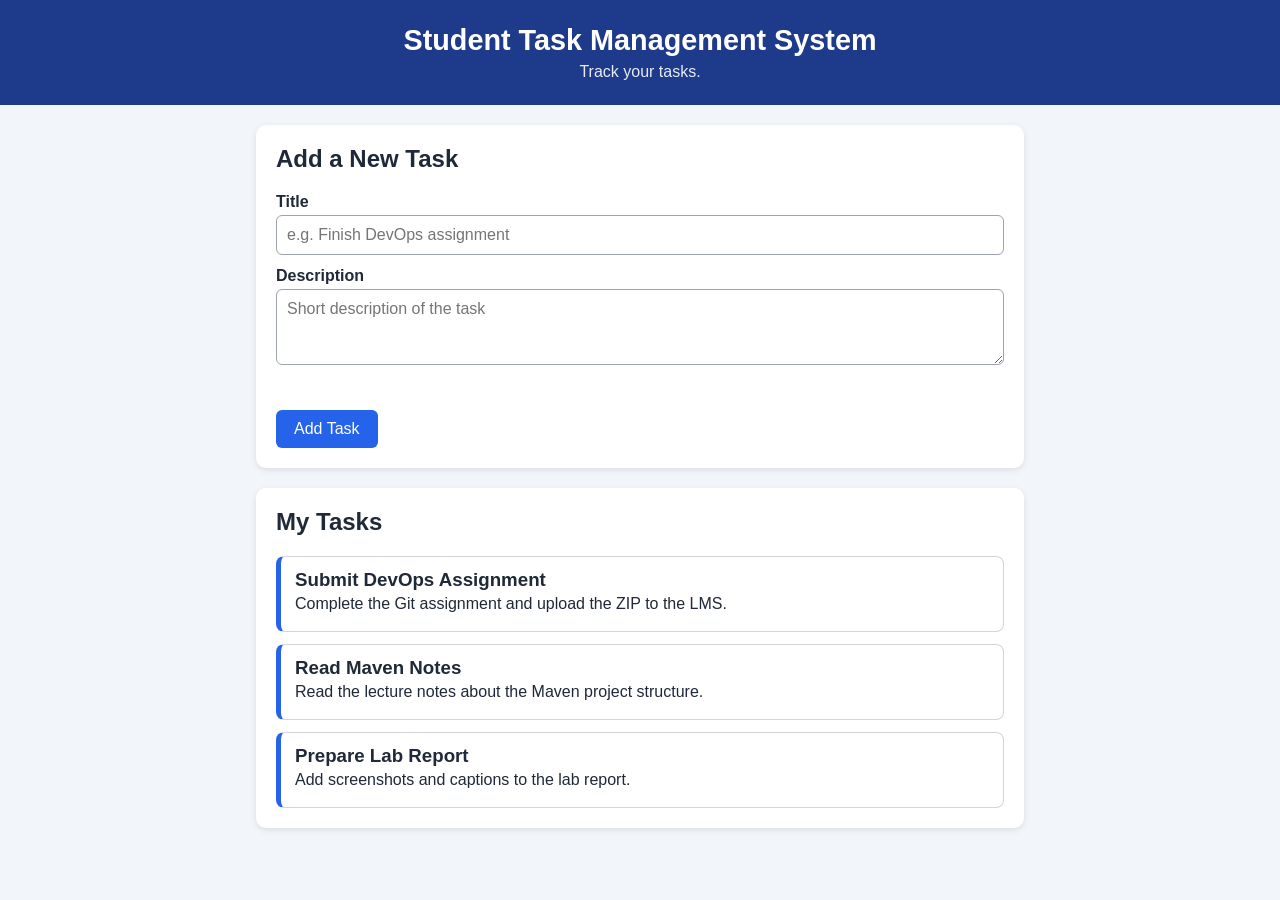
==== index.html @ 24e4b3bc "Add initial Student Task Management System with README and .gitignore" ====
<!DOCTYPE html>
<html lang="en">
<head>
  <meta charset="UTF-8">
  <meta name="viewport" content="width=device-width, initial-scale=1.0">
  <title>Student Task Management System</title>
  <link rel="stylesheet" href="style.css">
</head>
<body>
  <header>
    <h1>Student Task Management System</h1>
    <p class="subtitle">Track your tasks.</p>
  </header>
  <main>
    <section class="card">
      <h2>Add a New Task</h2>
      <form id="task-form" novalidate>
        <label for="task-title">Title</label>
        <input type="text" id="task-title" placeholder="e.g. Finish DevOps assignment">
        <label for="task-desc">Description</label>
        <textarea id="task-desc" rows="3" placeholder="Short description of the task"></textarea>
        <p id="error-message" class="error" role="alert"></p>
        <button type="submit">Add Task</button>
      </form>
    </section>
    <section class="card">
      <h2>My Tasks</h2>
      <ul id="task-list">
    <li class="task">
      <div class="task-info">
        <h3>Submit DevOps Assignment</h3>
        <p>Complete the Git assignment and upload the ZIP to the LMS.</p>
      </div>
    </li>
    <li class="task">
      <div class="task-info">
        <h3>Read Maven Notes</h3>
        <p>Read the lecture notes about the Maven project structure.</p>
      </div>
    </li>
    <li class="task">
      <div class="task-info">
        <h3>Prepare Lab Report</h3>
        <p>Add screenshots and captions to the lab report.</p>
      </div>
    </li>
      </ul>
    </section>
  </main>
  <script src="script.js"></script>
</body>
</html>
---- style.css ----
* { box-sizing: border-box; }
body { margin: 0; font-family: Arial, sans-serif; background: #f2f5fa; color: #1f2937; }
header { background: #1e3a8a; color: #fff; text-align: center; padding: 24px 16px; }
header h1 { margin: 0 0 6px; font-size: 1.8rem; }
.subtitle { margin: 0; opacity: 0.9; }
main { max-width: 800px; margin: 20px auto; padding: 0 16px; display: grid; gap: 20px; }
.card { background: #fff; border-radius: 10px; padding: 20px; box-shadow: 0 2px 6px rgba(0,0,0,0.1); }
.card h2 { margin-top: 0; }
label { display: block; margin: 12px 0 4px; font-weight: bold; }
input, textarea, select { width: 100%; padding: 10px; border: 1px solid #9ca3af; border-radius: 6px; font-size: 1rem; font-family: inherit; }
button { margin-top: 14px; padding: 10px 18px; background: #2563eb; color: #fff; border: 0; border-radius: 6px; font-size: 1rem; cursor: pointer; }
button:hover { background: #1d4ed8; }
.error { color: #b91c1c; min-height: 1.2em; margin: 8px 0 0; }
#task-list { list-style: none; margin: 0; padding: 0; display: grid; gap: 12px; }
.task { border: 1px solid #d1d5db; border-left: 5px solid #2563eb; border-radius: 8px; padding: 12px 14px; }
.task h3 { margin: 0 0 4px; }
.task p { margin: 0 0 6px; }
@media (max-width: 600px) { header h1 { font-size: 1.4rem; } .card { padding: 14px; } }
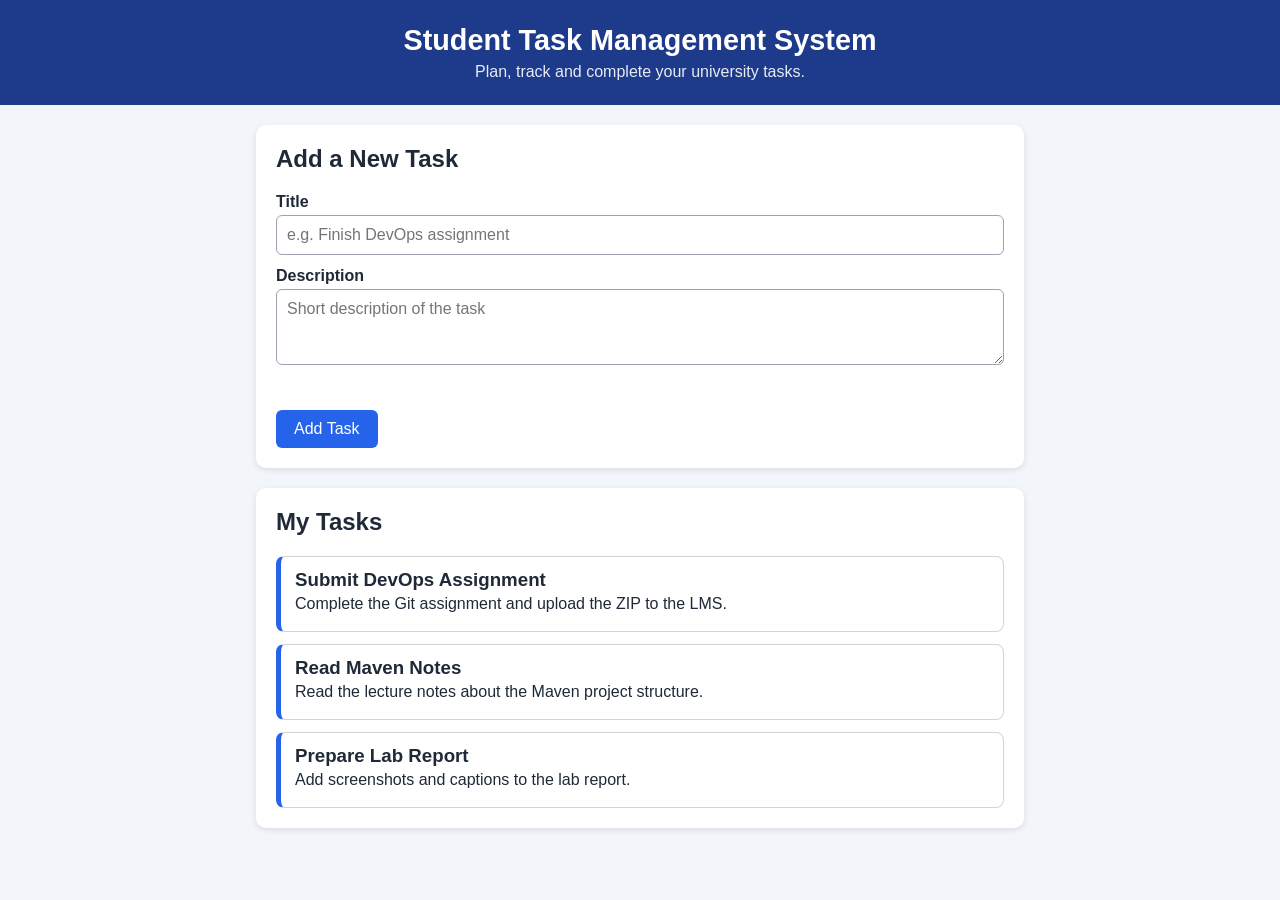
==== commit 2283cfff: "Improve subtitle text on the main page heading" ====
--- a/index.html
+++ b/index.html
@@ -9,7 +9,7 @@
 <body>
   <header>
     <h1>Student Task Management System</h1>
-    <p class="subtitle">Track your tasks.</p>
+    <p class="subtitle">Plan, track and complete your university tasks.</p>
   </header>
   <main>
     <section class="card">
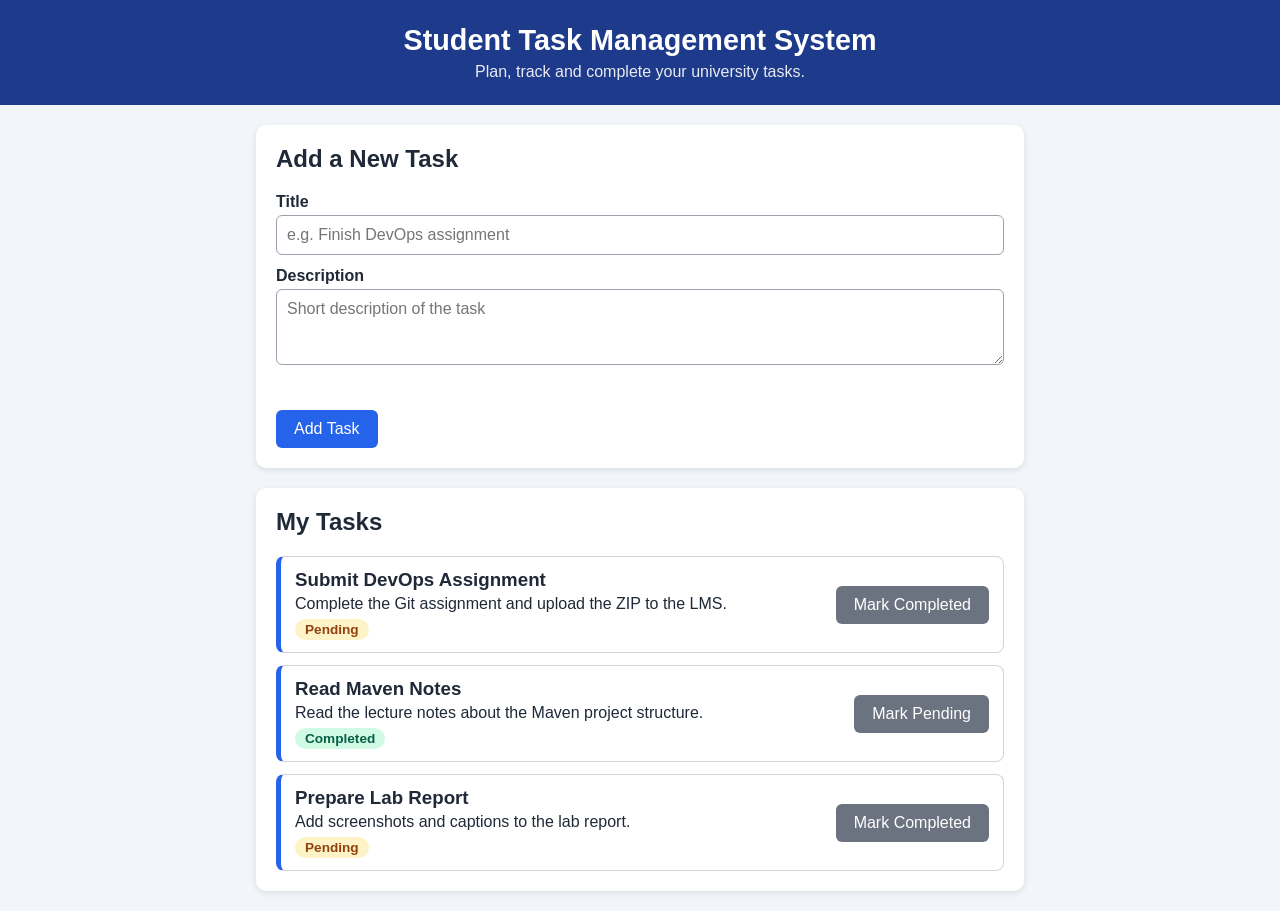
==== commit 2a494d15: "Add Pending and Completed status toggle to tasks" ====
--- a/index.html
+++ b/index.html
@@ -30,19 +30,25 @@
       <div class="task-info">
         <h3>Submit DevOps Assignment</h3>
         <p>Complete the Git assignment and upload the ZIP to the LMS.</p>
+        <span class="status pending">Pending</span>
       </div>
+      <button type="button" class="toggle-btn">Mark Completed</button>
     </li>
     <li class="task">
       <div class="task-info">
         <h3>Read Maven Notes</h3>
         <p>Read the lecture notes about the Maven project structure.</p>
+        <span class="status completed">Completed</span>
       </div>
+      <button type="button" class="toggle-btn">Mark Pending</button>
     </li>
     <li class="task">
       <div class="task-info">
         <h3>Prepare Lab Report</h3>
         <p>Add screenshots and captions to the lab report.</p>
+        <span class="status pending">Pending</span>
       </div>
+      <button type="button" class="toggle-btn">Mark Completed</button>
     </li>
       </ul>
     </section>
--- a/style.css
+++ b/style.css
@@ -15,4 +15,9 @@
 .task { border: 1px solid #d1d5db; border-left: 5px solid #2563eb; border-radius: 8px; padding: 12px 14px; }
 .task h3 { margin: 0 0 4px; }
 .task p { margin: 0 0 6px; }
+.task { display: flex; justify-content: space-between; align-items: center; gap: 12px; flex-wrap: wrap; }
+.status { display: inline-block; padding: 3px 10px; border-radius: 12px; font-size: 0.85rem; font-weight: bold; margin-right: 6px; }
+.status.pending { background: #fef3c7; color: #92400e; }
+.status.completed { background: #d1fae5; color: #065f46; }
+.toggle-btn { margin-top: 0; background: #6b7280; }
 @media (max-width: 600px) { header h1 { font-size: 1.4rem; } .card { padding: 14px; } }
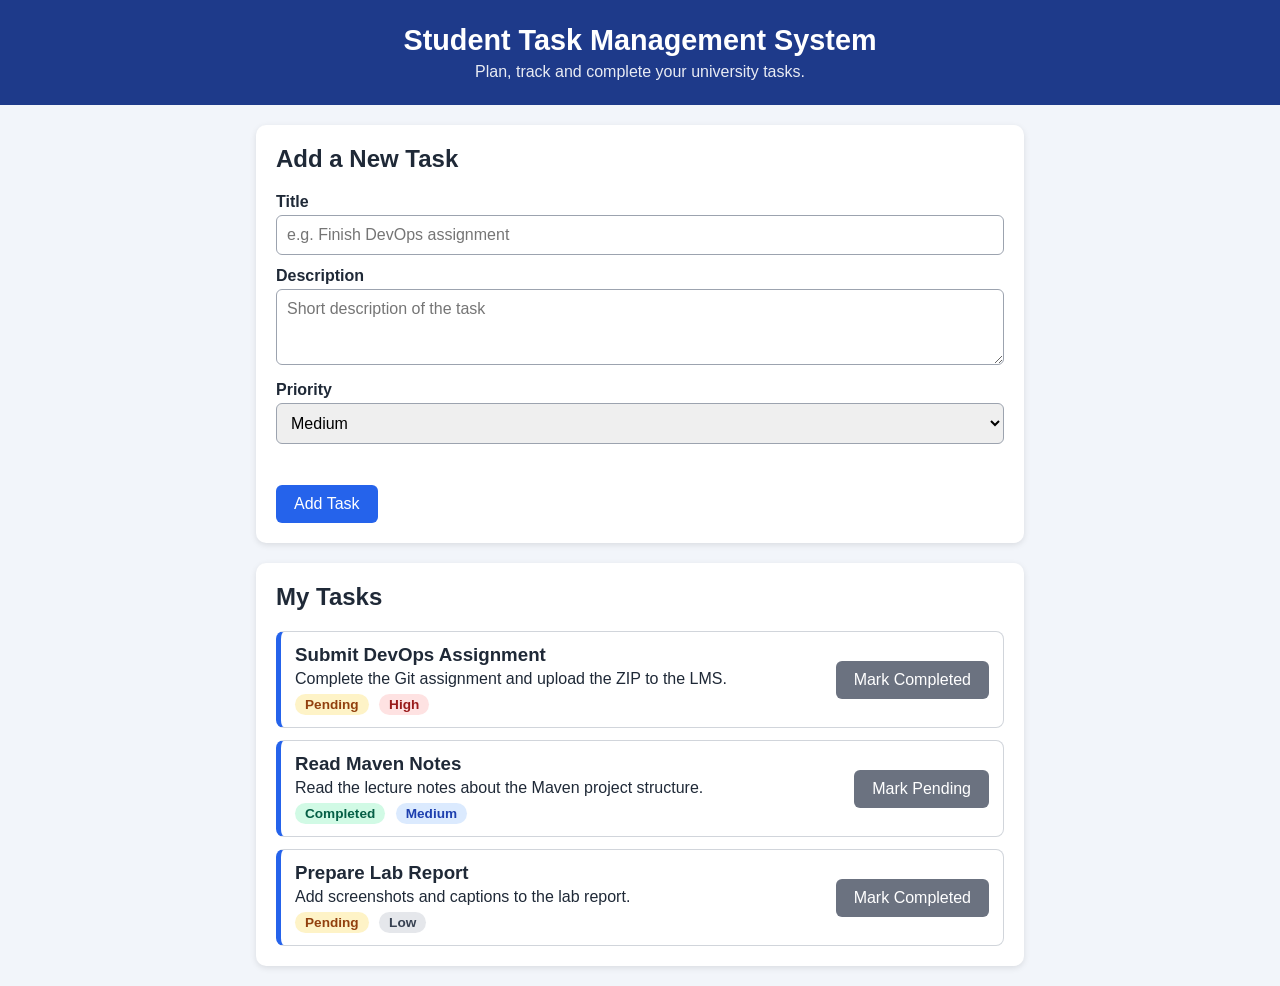
==== commit bc4fb89f: "Add priority selection to tasks" ====
--- a/index.html
+++ b/index.html
@@ -19,6 +19,13 @@
         <input type="text" id="task-title" placeholder="e.g. Finish DevOps assignment">
         <label for="task-desc">Description</label>
         <textarea id="task-desc" rows="3" placeholder="Short description of the task"></textarea>
+      <label for="task-priority">Priority</label>
+      <select id="task-priority">
+        <option value="High">High</option>
+        <option value="Medium" selected>Medium</option>
+        <option value="Low">Low</option>
+      </select>
+
         <p id="error-message" class="error" role="alert"></p>
         <button type="submit">Add Task</button>
       </form>
@@ -31,6 +38,7 @@
         <h3>Submit DevOps Assignment</h3>
         <p>Complete the Git assignment and upload the ZIP to the LMS.</p>
         <span class="status pending">Pending</span>
+        <span class="priority high">High</span>
       </div>
       <button type="button" class="toggle-btn">Mark Completed</button>
     </li>
@@ -39,6 +47,7 @@
         <h3>Read Maven Notes</h3>
         <p>Read the lecture notes about the Maven project structure.</p>
         <span class="status completed">Completed</span>
+        <span class="priority medium">Medium</span>
       </div>
       <button type="button" class="toggle-btn">Mark Pending</button>
     </li>
@@ -47,6 +56,7 @@
         <h3>Prepare Lab Report</h3>
         <p>Add screenshots and captions to the lab report.</p>
         <span class="status pending">Pending</span>
+        <span class="priority low">Low</span>
       </div>
       <button type="button" class="toggle-btn">Mark Completed</button>
     </li>
--- a/style.css
+++ b/style.css
@@ -20,4 +20,8 @@
 .status.pending { background: #fef3c7; color: #92400e; }
 .status.completed { background: #d1fae5; color: #065f46; }
 .toggle-btn { margin-top: 0; background: #6b7280; }
+.priority { display: inline-block; padding: 3px 10px; border-radius: 12px; font-size: 0.85rem; font-weight: bold; }
+.priority.high { background: #fee2e2; color: #991b1b; }
+.priority.medium { background: #dbeafe; color: #1e40af; }
+.priority.low { background: #e5e7eb; color: #374151; }
 @media (max-width: 600px) { header h1 { font-size: 1.4rem; } .card { padding: 14px; } }
